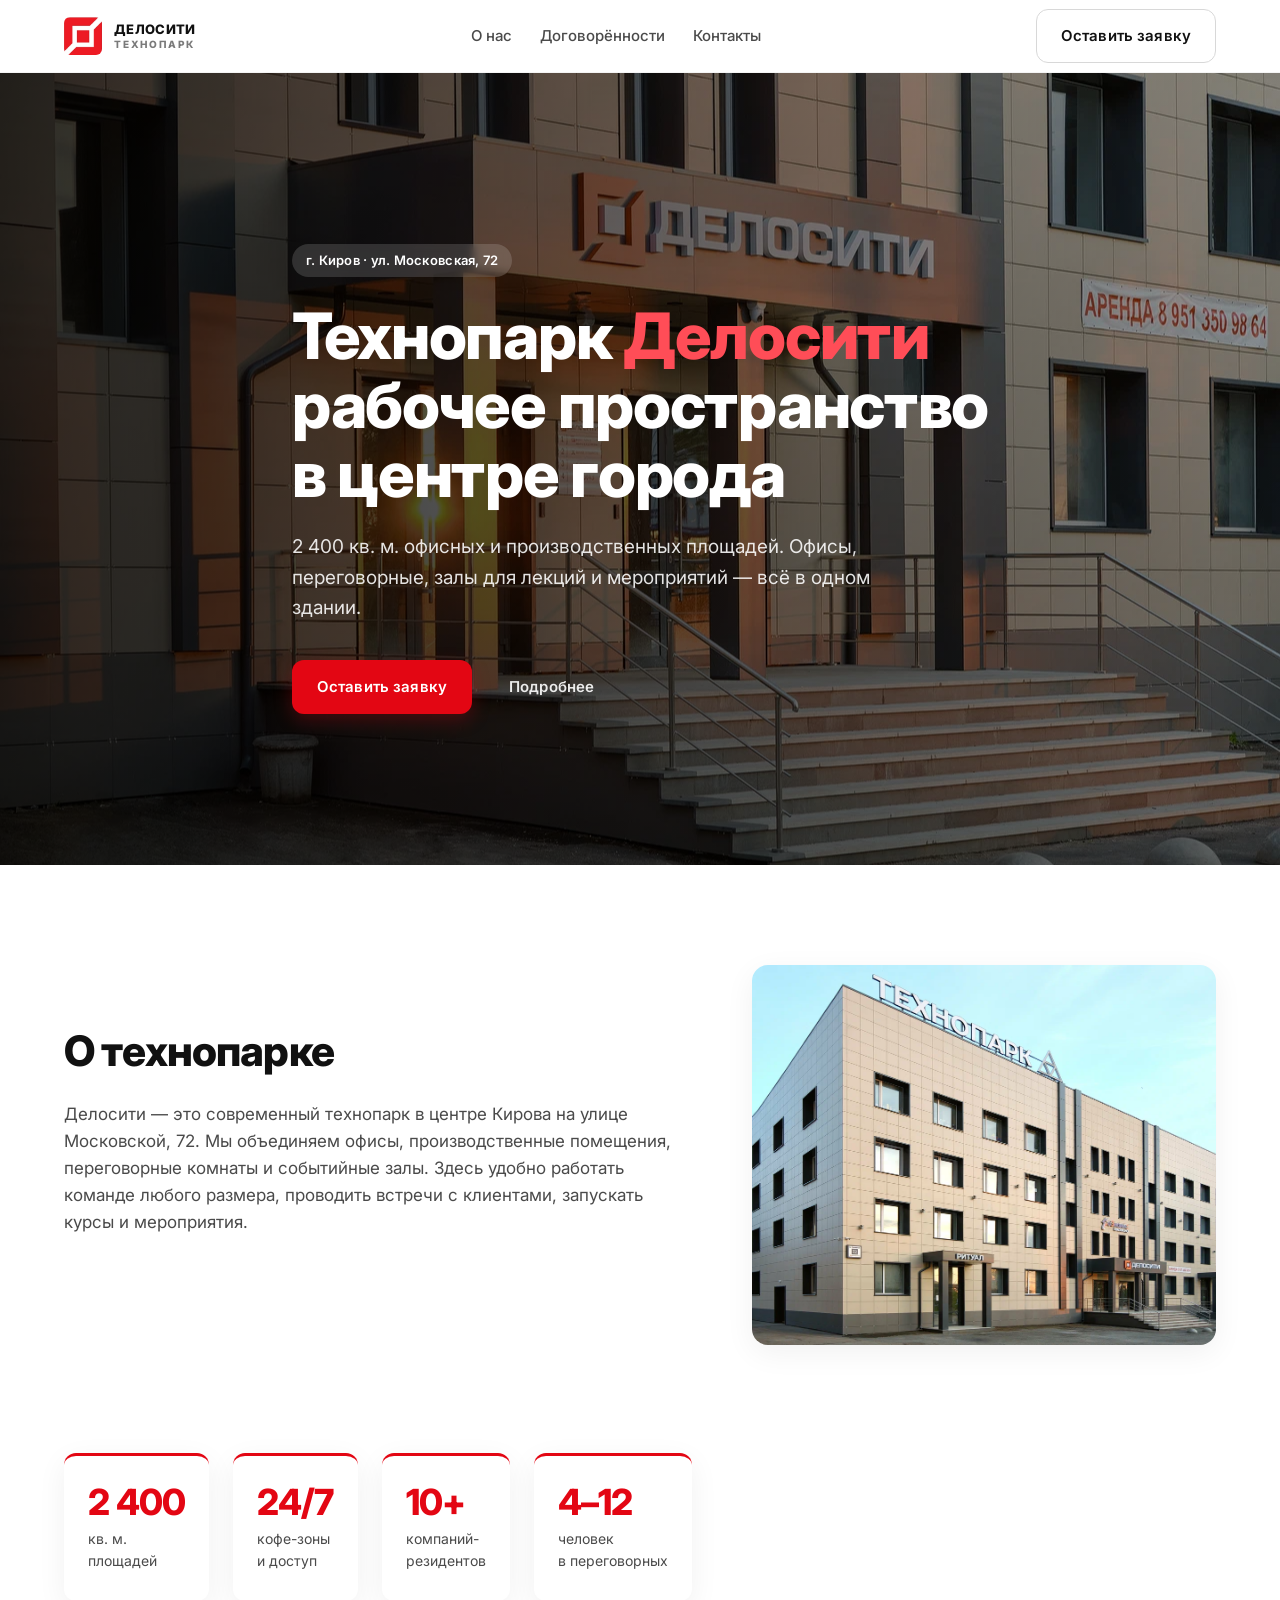
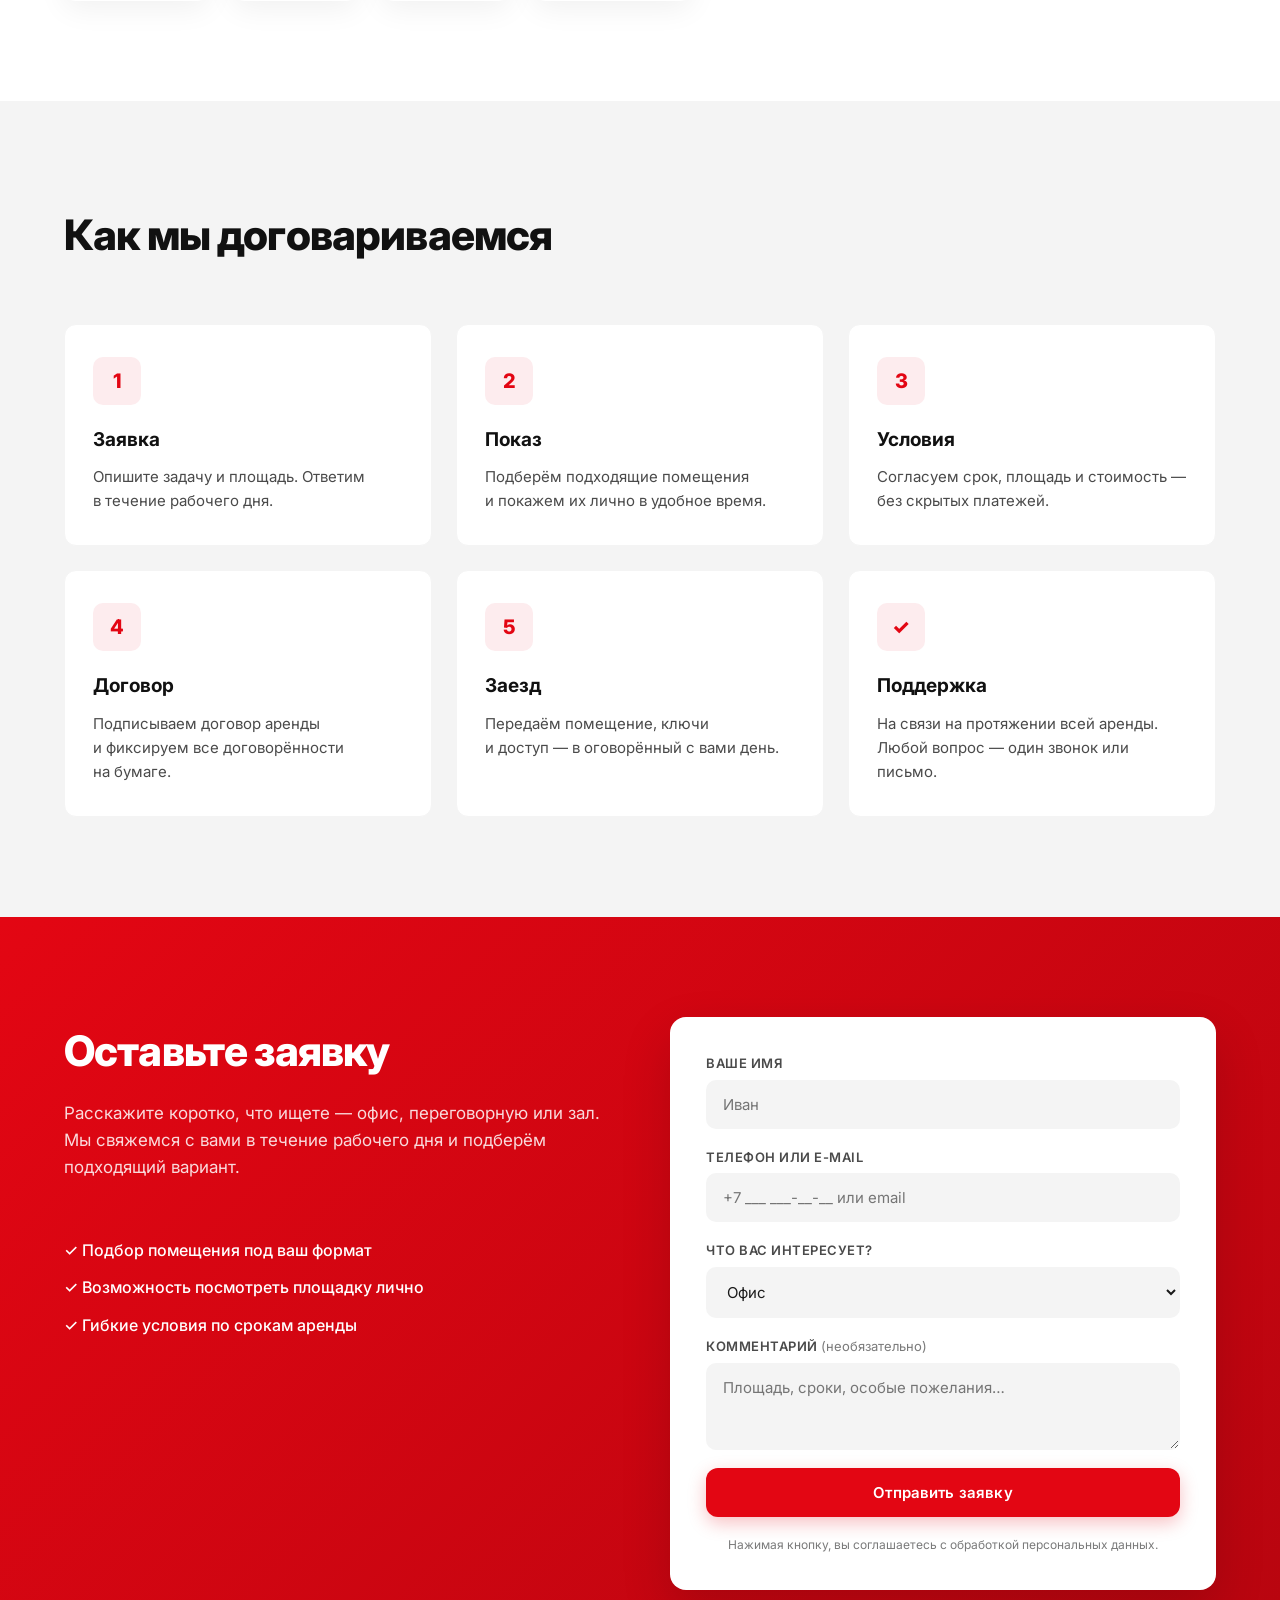
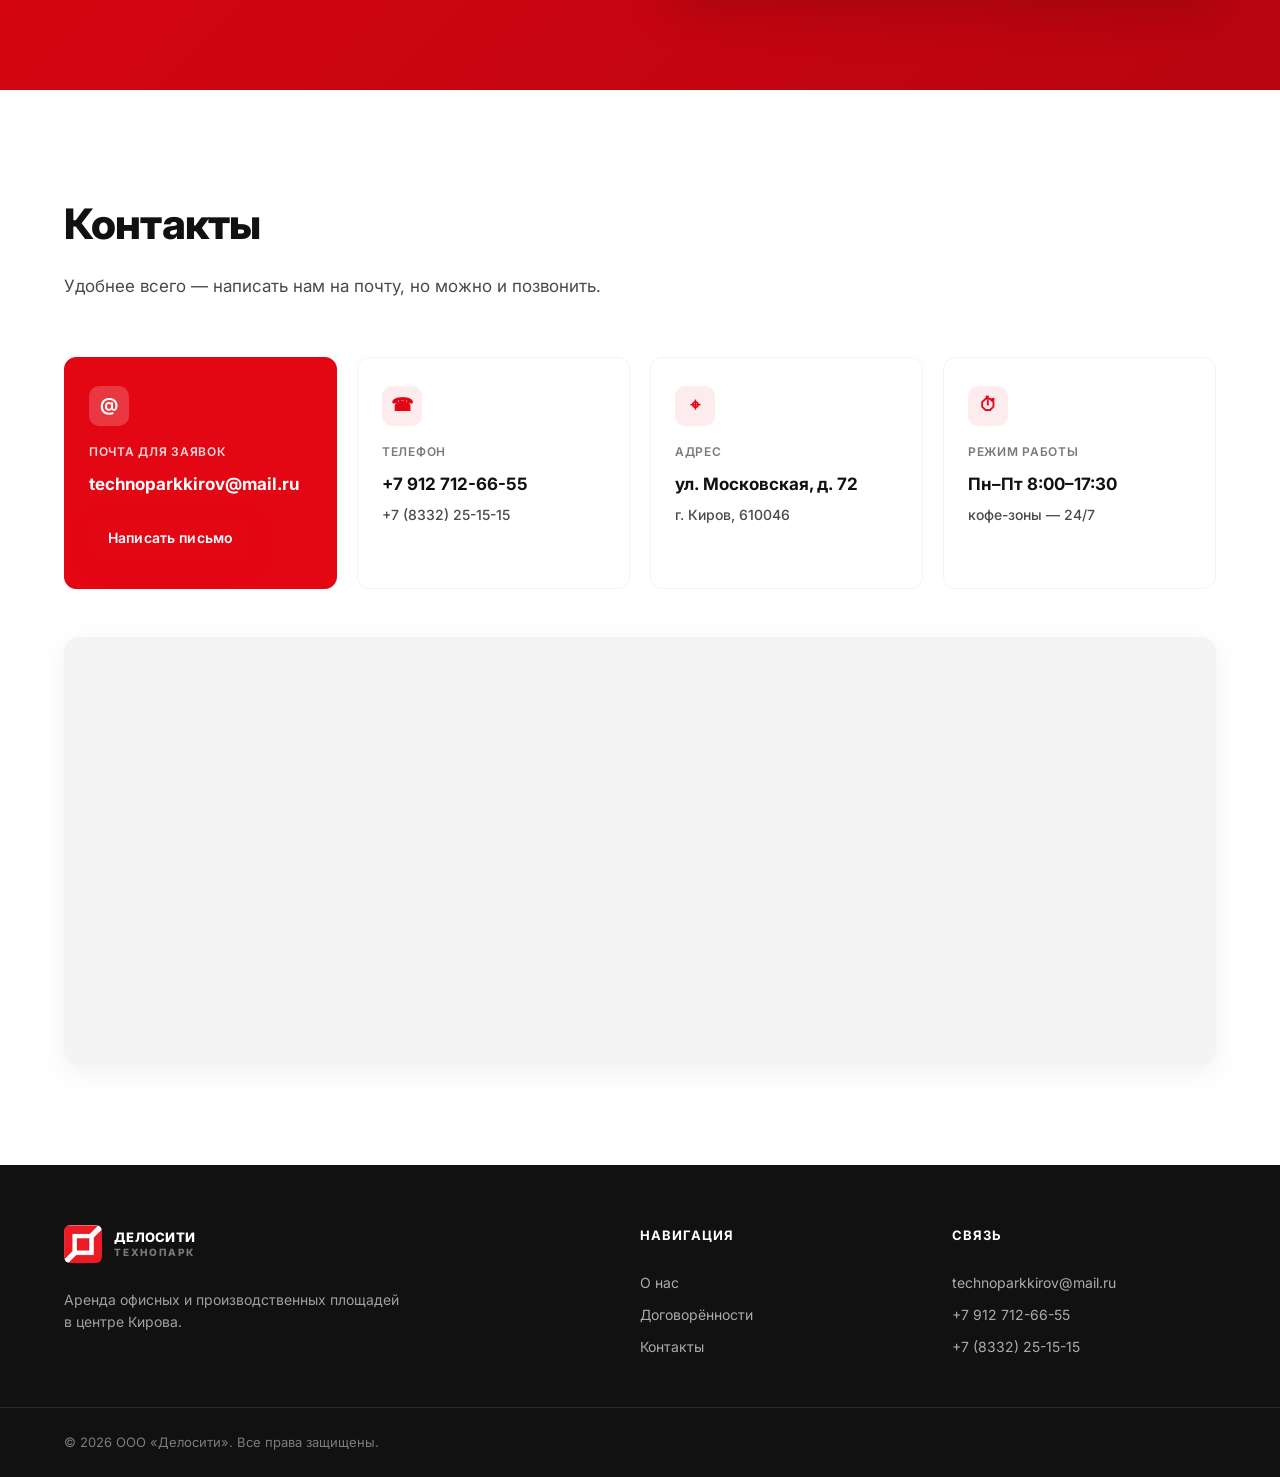
==== index.html @ 7c99039d "first" ====
<!DOCTYPE html>
<html lang="ru">
<head>
    <meta charset="UTF-8">
    <meta name="viewport" content="width=device-width, initial-scale=1.0">
    <title>Технопарк Делосити — аренда офисов в центре Кирова</title>
    <meta name="description" content="Технопарк Делосити в Кирове. 2 400 кв. м. офисных и производственных площадей в центре города. Офисы, переговорные, залы для мероприятий.">
    <link rel="preconnect" href="https://fonts.googleapis.com">
    <link rel="preconnect" href="https://fonts.gstatic.com" crossorigin>
    <link href="https://fonts.googleapis.com/css2?family=Inter:wght@300;400;500;600;700;800&display=swap" rel="stylesheet">
    <link rel="icon" type="image/png" sizes="32x32" href="images/favicon-32.png">
    <link rel="icon" type="image/png" sizes="64x64" href="images/favicon-64.png">
    <link rel="apple-touch-icon" href="images/logo-256.png">
    <link rel="stylesheet" href="styles.css">
</head>
<body>

    <!-- Шапка -->
    <header class="header">
        <div class="container header__inner">
            <a href="#top" class="logo">
                <img class="logo__mark logo__mark--img" src="images/logo-128.png" alt="Делосити">
                <span class="logo__text">ДЕЛОСИТИ<br><span class="logo__sub">ТЕХНОПАРК</span></span>
            </a>
            <nav class="nav">
                <a href="#about">О нас</a>
                <a href="#agreements">Договорённости</a>
                <a href="#contacts">Контакты</a>
            </nav>
            <a href="#request" class="btn btn--outline header__btn">Оставить заявку</a>
        </div>
    </header>

    <!-- Герой -->
    <section class="hero hero--bg" id="top">
        <div class="container hero__inner">
            <div class="hero__content">
                <span class="hero__tag">г. Киров · ул. Московская, 72</span>
                <h1 class="hero__title">
                    Технопарк <span class="accent">Делосити</span><br>
                    рабочее пространство<br>в&nbsp;центре города
                </h1>
                <p class="hero__lead">
                    2&nbsp;400&nbsp;кв.&nbsp;м. офисных и&nbsp;производственных площадей.
                    Офисы, переговорные, залы для лекций и&nbsp;мероприятий&nbsp;— всё в&nbsp;одном здании.
                </p>
                <div class="hero__actions">
                    <a href="#request" class="btn btn--primary">Оставить заявку</a>
                    <a href="#about" class="btn btn--ghost btn--ghost-light">Подробнее</a>
                </div>
            </div>
        </div>
    </section>

    <!-- О нас -->
    <section class="section" id="about">
        <div class="container about">
            <div class="about__text">
                <h2 class="section__title">О технопарке</h2>
                <p class="section__lead">
                    Делосити&nbsp;— это современный технопарк в&nbsp;центре Кирова на&nbsp;улице Московской, 72.
                    Мы&nbsp;объединяем офисы, производственные помещения, переговорные комнаты и&nbsp;событийные залы.
                    Здесь удобно работать команде любого размера, проводить встречи с&nbsp;клиентами,
                    запускать курсы и&nbsp;мероприятия.
                </p>
            </div>
            <div class="about__image">
                <img src="images/building.webp" alt="Здание Технопарка Делосити в Кирове">
            </div>

            <div class="stats">
                <div class="stat">
                    <div class="stat__num">2&nbsp;400</div>
                    <div class="stat__label">кв.&nbsp;м. площадей</div>
                </div>
                <div class="stat">
                    <div class="stat__num">24/7</div>
                    <div class="stat__label">кофе-зоны и&nbsp;доступ</div>
                </div>
                <div class="stat">
                    <div class="stat__num">10+</div>
                    <div class="stat__label">компаний-резидентов</div>
                </div>
                <div class="stat">
                    <div class="stat__num">4–12</div>
                    <div class="stat__label">человек в&nbsp;переговорных</div>
                </div>
            </div>
        </div>
    </section>

    <!-- Договорённости -->
    <section class="section section--alt" id="agreements">
        <div class="container">
            <h2 class="section__title">Как мы&nbsp;договариваемся</h2>
            <p class="section__lead"></p>

            <div class="features">
                <div class="feature">
                    <div class="feature__icon">1</div>
                    <h3>Заявка</h3>
                    <p>Опишите задачу и&nbsp;площадь. Ответим в&nbsp;течение рабочего дня.</p>
                </div>
                <div class="feature">
                    <div class="feature__icon">2</div>
                    <h3>Показ</h3>
                    <p>Подберём подходящие помещения и&nbsp;покажем их&nbsp;лично в&nbsp;удобное время.</p>
                </div>
                <div class="feature">
                    <div class="feature__icon">3</div>
                    <h3>Условия</h3>
                    <p>Согласуем срок, площадь и&nbsp;стоимость&nbsp;— без скрытых платежей.</p>
                </div>
                <div class="feature">
                    <div class="feature__icon">4</div>
                    <h3>Договор</h3>
                    <p>Подписываем договор аренды и&nbsp;фиксируем все договорённости на&nbsp;бумаге.</p>
                </div>
                <div class="feature">
                    <div class="feature__icon">5</div>
                    <h3>Заезд</h3>
                    <p>Передаём помещение, ключи и&nbsp;доступ&nbsp;— в&nbsp;оговорённый с&nbsp;вами день.</p>
                </div>
                <div class="feature">
                    <div class="feature__icon">✓</div>
                    <h3>Поддержка</h3>
                    <p>На&nbsp;связи на&nbsp;протяжении всей аренды. Любой вопрос&nbsp;— один звонок или письмо.</p>
                </div>
            </div>
        </div>
    </section>

    <!-- Заявка -->
    <section class="section section--request" id="request">
        <div class="container request">
            <div class="request__text">
                <h2 class="section__title section__title--light">Оставьте заявку</h2>
                <p class="section__lead section__lead--light">
                    Расскажите коротко, что ищете&nbsp;— офис, переговорную или зал.
                    Мы&nbsp;свяжемся с&nbsp;вами в&nbsp;течение рабочего дня и&nbsp;подберём подходящий вариант.
                </p>
                <ul class="request__list">
                    <li>✓ Подбор помещения под ваш формат</li>
                    <li>✓ Возможность посмотреть площадку лично</li>
                    <li>✓ Гибкие условия по&nbsp;срокам аренды</li>
                </ul>
            </div>

            <form class="form" id="requestForm" novalidate>
                <!-- honeypot: реальный пользователь не увидит и не заполнит, бот — заполнит -->
                <div class="hp" aria-hidden="true">
                    <label>Не заполняйте это поле
                        <input type="text" name="website" tabindex="-1" autocomplete="off">
                    </label>
                </div>
                <div class="form__row">
                    <label class="form__label">Ваше имя</label>
                    <input class="form__input" type="text" name="name" placeholder="Иван" required>
                </div>
                <div class="form__row">
                    <label class="form__label">Телефон или e-mail</label>
                    <input class="form__input" type="text" name="contact" placeholder="+7 ___ ___-__-__ или email" required>
                </div>
                <div class="form__row">
                    <label class="form__label">Что вас интересует?</label>
                    <select class="form__input" name="type">
                        <option>Офис</option>
                        <option>Переговорная</option>
                        <option>Зал для мероприятия</option>
                        <option>Аудитория под курс</option>
                        <option>Другое</option>
                    </select>
                </div>
                <div class="form__row">
                    <label class="form__label">Комментарий <span class="form__optional">(необязательно)</span></label>
                    <textarea class="form__input form__textarea" name="message" rows="3" placeholder="Площадь, сроки, особые пожелания…"></textarea>
                </div>
                <button type="submit" class="btn btn--primary btn--block">Отправить заявку</button>
                <p class="form__hint">Нажимая кнопку, вы соглашаетесь с обработкой персональных данных.</p>
                <div class="form__error" id="formError"></div>
                <div class="form__success" id="formSuccess">
                    ✓ Спасибо! Заявка отправлена. Мы&nbsp;свяжемся с&nbsp;вами в&nbsp;течение рабочего дня.
                </div>
            </form>
        </div>
    </section>

    <!-- Контакты -->
    <section class="section" id="contacts">
        <div class="container">
            <h2 class="section__title">Контакты</h2>
            <p class="section__lead">Удобнее всего&nbsp;— написать нам на&nbsp;почту, но&nbsp;можно и&nbsp;позвонить.</p>

            <div class="contacts">
                <div class="contact-card contact-card--primary">
                    <div class="contact-card__icon">@</div>
                    <div class="contact-card__label">Почта для заявок</div>
                    <a class="contact-card__value" href="mailto:technoparkkirov@mail.ru">technoparkkirov@mail.ru</a>
                    <a class="btn btn--primary btn--small" href="mailto:technoparkkirov@mail.ru">Написать письмо</a>
                </div>

                <div class="contact-card">
                    <div class="contact-card__icon">☎</div>
                    <div class="contact-card__label">Телефон</div>
                    <a class="contact-card__value" href="tel:+79127126655">+7&nbsp;912&nbsp;712-66-55</a>
                    <a class="contact-card__value contact-card__value--sub" href="tel:+78332251515">+7&nbsp;(8332)&nbsp;25-15-15</a>
                </div>

                <div class="contact-card">
                    <div class="contact-card__icon">⌖</div>
                    <div class="contact-card__label">Адрес</div>
                    <div class="contact-card__value">ул.&nbsp;Московская, д.&nbsp;72</div>
                    <div class="contact-card__value contact-card__value--sub">г.&nbsp;Киров, 610046</div>
                </div>

                <div class="contact-card">
                    <div class="contact-card__icon">⏱</div>
                    <div class="contact-card__label">Режим работы</div>
                    <div class="contact-card__value">Пн–Пт&nbsp;8:00–17:30</div>
                    <div class="contact-card__value contact-card__value--sub">кофе-зоны&nbsp;— 24/7</div>
                </div>
            </div>

            <div class="map">
                <iframe
                    src="https://yandex.ru/map-widget/v1/?ll=49.648357%2C58.602765&z=17&pt=49.648357,58.602765,pm2rdl"
                    width="100%"
                    height="420"
                    frameborder="0"
                    allowfullscreen
                    title="Карта — Технопарк Делосити, ул. Московская, 72, Киров">
                </iframe>
            </div>
        </div>
    </section>

    <!-- Подвал -->
    <footer class="footer">
        <div class="container footer__inner">
            <div class="footer__col">
                <div class="logo logo--footer">
                    <img class="logo__mark logo__mark--img" src="images/logo-128.png" alt="Делосити">
                    <span class="logo__text">ДЕЛОСИТИ<br><span class="logo__sub">ТЕХНОПАРК</span></span>
                </div>
                <p class="footer__desc">Аренда офисных и&nbsp;производственных площадей в&nbsp;центре Кирова.</p>
            </div>
            <div class="footer__col">
                <div class="footer__title">Навигация</div>
                <a href="#about">О нас</a>
                <a href="#agreements">Договорённости</a>
                <a href="#contacts">Контакты</a>
            </div>
            <div class="footer__col">
                <div class="footer__title">Связь</div>
                <a href="mailto:technoparkkirov@mail.ru">technoparkkirov@mail.ru</a>
                <a href="tel:+79127126655">+7&nbsp;912&nbsp;712-66-55</a>
                <a href="tel:+78332251515">+7&nbsp;(8332)&nbsp;25-15-15</a>
            </div>
        </div>
        <div class="footer__bottom">
            <div class="container">
                © <span id="year"></span> ООО&nbsp;«Делосити». Все права защищены.
            </div>
        </div>
    </footer>

    <script src="script.js"></script>
</body>
</html>
---- styles.css ----
/* ===== Базовые сбросы и переменные ===== */
*, *::before, *::after { box-sizing: border-box; }

:root {
    --red: #E30613;
    --red-dark: #B7050F;
    --red-soft: #FDECEE;
    --black: #111111;
    --gray-900: #1A1A1A;
    --gray-700: #4A4A4A;
    --gray-500: #7A7A7A;
    --gray-300: #D8D8D8;
    --gray-100: #F4F4F4;
    --white: #FFFFFF;
    --container: 1200px;
    --radius: 12px;
    --shadow: 0 8px 30px rgba(17, 17, 17, 0.06);
    --shadow-hover: 0 14px 40px rgba(227, 6, 19, 0.12);
    --font: 'Inter', -apple-system, BlinkMacSystemFont, 'Segoe UI', sans-serif;
}

html { scroll-behavior: smooth; }

body {
    margin: 0;
    font-family: var(--font);
    color: var(--gray-900);
    background: var(--white);
    line-height: 1.6;
    -webkit-font-smoothing: antialiased;
}

img { max-width: 100%; display: block; }

a { color: inherit; text-decoration: none; transition: color 0.2s ease; }
a:hover { color: var(--red); }

.container {
    max-width: var(--container);
    margin: 0 auto;
    padding: 0 24px;
}

.accent { color: var(--red); }

/* ===== Шапка ===== */
.header {
    position: sticky;
    top: 0;
    z-index: 100;
    background: rgba(255, 255, 255, 0.95);
    backdrop-filter: blur(10px);
    border-bottom: 1px solid var(--gray-100);
}

.header__inner {
    display: flex;
    align-items: center;
    justify-content: space-between;
    height: 72px;
    gap: 32px;
}

.logo {
    display: flex;
    align-items: center;
    gap: 12px;
    font-weight: 800;
    letter-spacing: 0.02em;
    color: var(--black);
}

.logo__mark {
    width: 38px;
    height: 38px;
    display: grid;
    place-items: center;
    background: var(--red);
    color: var(--white);
    font-weight: 800;
    font-size: 18px;
    transform: rotate(-6deg);
    box-shadow: 0 4px 14px rgba(227, 6, 19, 0.3);
}

.logo__mark--img {
    background: transparent;
    box-shadow: none;
    transform: none;
    border-radius: 6px;
    object-fit: contain;
}

.logo__text {
    font-size: 13px;
    line-height: 1.1;
    text-transform: uppercase;
}

.logo__sub {
    font-size: 10px;
    color: var(--gray-500);
    letter-spacing: 0.18em;
}

.nav {
    display: flex;
    gap: 28px;
    font-weight: 500;
    font-size: 15px;
}

.nav a {
    color: var(--gray-700);
    position: relative;
}

.nav a:hover { color: var(--red); }

/* ===== Кнопки ===== */
.btn {
    display: inline-flex;
    align-items: center;
    justify-content: center;
    padding: 14px 24px;
    font-size: 15px;
    font-weight: 600;
    font-family: inherit;
    border-radius: var(--radius);
    border: 1.5px solid transparent;
    cursor: pointer;
    transition: all 0.2s ease;
    letter-spacing: 0.01em;
}

.btn--primary {
    background: var(--red);
    color: var(--white);
    box-shadow: 0 6px 18px rgba(227, 6, 19, 0.25);
}

.btn--primary:hover {
    background: var(--red-dark);
    color: var(--white);
    transform: translateY(-1px);
    box-shadow: 0 10px 24px rgba(227, 6, 19, 0.35);
}

.btn--outline {
    background: transparent;
    color: var(--black);
    border-color: var(--gray-300);
}

.btn--outline:hover {
    border-color: var(--red);
    color: var(--red);
}

.btn--ghost {
    background: transparent;
    color: var(--gray-700);
}

.btn--ghost:hover {
    color: var(--red);
}

.btn--block { width: 100%; }
.btn--small { padding: 10px 18px; font-size: 14px; }

/* ===== Герой ===== */
.hero {
    padding: 80px 0 100px;
    background:
        radial-gradient(ellipse at top right, var(--red-soft) 0%, transparent 50%),
        var(--white);
    overflow: hidden;
}

.hero--bg {
    position: relative;
    min-height: 88vh;
    padding: 160px 0 140px;
    display: flex;
    align-items: center;
    background: #000 url('images/building-user.webp') center/cover no-repeat;
    isolation: isolate;
}

.hero--bg::before {
    content: "";
    position: absolute;
    inset: 0;
    background:
        linear-gradient(105deg, rgba(0,0,0,0.82) 0%, rgba(0,0,0,0.55) 50%, rgba(0,0,0,0.25) 100%),
        linear-gradient(180deg, rgba(0,0,0,0.0) 0%, rgba(0,0,0,0.35) 100%);
    z-index: -1;
}

.hero--bg .hero__inner { grid-template-columns: 1fr; }
.hero--bg .hero__content { max-width: 760px; }
.hero--bg .hero__tag { background: rgba(255,255,255,0.15); color: #fff; backdrop-filter: blur(4px); }
.hero--bg .hero__title { color: #fff; font-size: clamp(40px, 6vw, 64px); }
.hero--bg .hero__title .accent { color: #ff4d57; }
.hero--bg .hero__lead { color: rgba(255,255,255,0.88); font-size: 19px; max-width: 600px; }

.btn--ghost-light { color: rgba(255,255,255,0.9); }
.btn--ghost-light:hover { color: #fff; }

.hero__inner {
    display: grid;
    grid-template-columns: 1.1fr 1fr;
    gap: 60px;
    align-items: center;
}

.hero__tag {
    display: inline-block;
    padding: 6px 14px;
    background: var(--red-soft);
    color: var(--red-dark);
    font-size: 13px;
    font-weight: 600;
    border-radius: 100px;
    margin-bottom: 24px;
    letter-spacing: 0.02em;
}

.hero__title {
    font-size: clamp(36px, 5vw, 56px);
    line-height: 1.08;
    font-weight: 800;
    color: var(--black);
    margin: 0 0 24px;
    letter-spacing: -0.02em;
}

.hero__lead {
    font-size: 18px;
    color: var(--gray-700);
    margin: 0 0 36px;
    max-width: 520px;
}

.hero__actions {
    display: flex;
    gap: 12px;
    flex-wrap: wrap;
}

.hero__image img {
    width: 100%;
    height: 460px;
    object-fit: cover;
    border-radius: 20px;
    box-shadow: 0 20px 50px rgba(17, 17, 17, 0.12);
}

/* ===== О нас с фото ===== */
.about {
    display: grid;
    grid-template-columns: 1.1fr 1fr;
    gap: 60px;
    align-items: center;
}

.about__image img {
    width: 100%;
    height: 380px;
    object-fit: cover;
    border-radius: 16px;
    box-shadow: var(--shadow);
}

/* ===== Секции ===== */
.section {
    padding: 100px 0;
}

.section--alt {
    background: var(--gray-100);
}

.section__title {
    font-size: clamp(28px, 3.5vw, 42px);
    font-weight: 800;
    color: var(--black);
    margin: 0 0 16px;
    letter-spacing: -0.02em;
}

.section__title--light { color: var(--white); }

.section__lead {
    font-size: 17px;
    color: var(--gray-700);
    max-width: 720px;
    margin: 0 0 56px;
}

.section__lead--light { color: rgba(255, 255, 255, 0.85); }

/* ===== Статистика ===== */
.stats {
    display: grid;
    grid-template-columns: repeat(4, 1fr);
    gap: 24px;
    margin-top: 48px;
}

.stat {
    padding: 28px 24px;
    background: var(--white);
    border-radius: var(--radius);
    border-top: 3px solid var(--red);
    box-shadow: var(--shadow);
}

.stat__num {
    font-size: 36px;
    font-weight: 800;
    color: var(--red);
    line-height: 1;
    margin-bottom: 8px;
    letter-spacing: -0.02em;
}

.stat__label {
    font-size: 14px;
    color: var(--gray-700);
}

/* ===== Возможности ===== */
.features {
    display: grid;
    grid-template-columns: repeat(3, 1fr);
    gap: 24px;
}

.feature {
    background: var(--white);
    padding: 32px 28px;
    border-radius: var(--radius);
    border: 1px solid var(--gray-100);
    transition: all 0.25s ease;
}

.feature:hover {
    transform: translateY(-4px);
    box-shadow: var(--shadow-hover);
    border-color: var(--red);
}

.feature__icon {
    width: 48px;
    height: 48px;
    display: grid;
    place-items: center;
    background: var(--red-soft);
    color: var(--red);
    font-size: 20px;
    border-radius: 10px;
    margin-bottom: 20px;
    font-weight: 800;
    line-height: 1;
}

.feature h3 {
    font-size: 19px;
    font-weight: 700;
    margin: 0 0 10px;
    color: var(--black);
}

.feature p {
    margin: 0;
    color: var(--gray-700);
    font-size: 15px;
}

/* ===== Галерея (не используется, оставлено на всякий случай) ===== */
.gallery { display: none; }
/* ===== Заявка ===== */
.section--request {
    background:
        linear-gradient(135deg, var(--red) 0%, var(--red-dark) 100%);
    color: var(--white);
}

.request {
    display: grid;
    grid-template-columns: 1fr 1fr;
    gap: 60px;
    align-items: start;
}

.request__list {
    list-style: none;
    padding: 0;
    margin: 32px 0 0;
    display: flex;
    flex-direction: column;
    gap: 12px;
    font-size: 16px;
    font-weight: 500;
}

.form {
    background: var(--white);
    padding: 36px;
    border-radius: 16px;
    box-shadow: 0 20px 50px rgba(0, 0, 0, 0.15);
    color: var(--gray-900);
    display: flex;
    flex-direction: column;
    gap: 18px;
}

.form__row {
    display: flex;
    flex-direction: column;
    gap: 6px;
}

.form__label {
    font-size: 13px;
    font-weight: 600;
    color: var(--gray-700);
    text-transform: uppercase;
    letter-spacing: 0.04em;
}

.form__optional {
    color: var(--gray-500);
    font-weight: 400;
    text-transform: none;
    letter-spacing: 0;
}

.form__input {
    width: 100%;
    padding: 14px 16px;
    font-family: inherit;
    font-size: 15px;
    color: var(--gray-900);
    background: var(--gray-100);
    border: 1.5px solid transparent;
    border-radius: 10px;
    transition: all 0.2s ease;
    resize: vertical;
}

.form__input:focus {
    outline: none;
    background: var(--white);
    border-color: var(--red);
    box-shadow: 0 0 0 3px var(--red-soft);
}

.form__textarea { min-height: 80px; }

.form__hint {
    font-size: 12px;
    color: var(--gray-500);
    margin: 0;
    text-align: center;
}

.form__success {
    display: none;
    padding: 14px 16px;
    background: var(--red-soft);
    color: var(--red-dark);
    border-radius: 10px;
    font-weight: 600;
    text-align: center;
    font-size: 14px;
}

.form__success.is-visible { display: block; }

.form__error {
    display: none;
    padding: 12px 16px;
    background: #fff0f0;
    color: #a30000;
    border: 1px solid #f3b3b3;
    border-radius: 10px;
    font-weight: 500;
    text-align: center;
    font-size: 14px;
}

.form__error.is-visible { display: block; }

/* honeypot — реально существует, но визуально спрятан */
.hp {
    position: absolute !important;
    left: -10000px !important;
    width: 1px !important;
    height: 1px !important;
    overflow: hidden !important;
}

/* ===== Контакты ===== */
.contacts {
    display: grid;
    grid-template-columns: repeat(4, 1fr);
    gap: 20px;
    margin-bottom: 48px;
}

.contact-card {
    background: var(--white);
    padding: 28px 24px;
    border-radius: var(--radius);
    border: 1px solid var(--gray-100);
    transition: all 0.25s ease;
    display: flex;
    flex-direction: column;
    gap: 10px;
}

.contact-card:hover {
    transform: translateY(-3px);
    box-shadow: var(--shadow-hover);
    border-color: var(--red);
}

.contact-card--primary {
    background: var(--red);
    color: var(--white);
    border-color: var(--red);
}

.contact-card--primary .contact-card__icon { background: rgba(255, 255, 255, 0.2); color: var(--white); }
.contact-card--primary .contact-card__label { color: rgba(255, 255, 255, 0.85); }
.contact-card--primary .contact-card__value { color: var(--white); }
.contact-card--primary .contact-card__value--sub { color: rgba(255, 255, 255, 0.8); }

.contact-card__icon {
    width: 40px;
    height: 40px;
    display: grid;
    place-items: center;
    background: var(--red-soft);
    color: var(--red);
    border-radius: 10px;
    font-size: 18px;
    font-weight: 700;
    margin-bottom: 6px;
}

.contact-card__label {
    font-size: 12px;
    font-weight: 600;
    color: var(--gray-500);
    text-transform: uppercase;
    letter-spacing: 0.06em;
}

.contact-card__value {
    font-size: 17px;
    font-weight: 700;
    color: var(--black);
    word-break: break-word;
}

.contact-card__value--sub {
    font-size: 14px;
    font-weight: 500;
    color: var(--gray-700);
    margin-top: -4px;
}

.contact-card .btn { margin-top: 8px; align-self: flex-start; }

.map {
    border-radius: 16px;
    overflow: hidden;
    box-shadow: var(--shadow);
    background: var(--gray-100);
    min-height: 420px;
}

.map iframe { border: 0; }

/* ===== Подвал ===== */
.footer {
    background: var(--black);
    color: var(--white);
    padding: 60px 0 0;
}

.footer__inner {
    display: grid;
    grid-template-columns: 2fr 1fr 1fr;
    gap: 48px;
    padding-bottom: 48px;
}

.logo--footer { color: var(--white); margin-bottom: 16px; }

.footer__desc {
    color: rgba(255, 255, 255, 0.6);
    font-size: 14px;
    max-width: 360px;
    margin: 0;
}

.footer__title {
    font-size: 13px;
    font-weight: 700;
    text-transform: uppercase;
    letter-spacing: 0.08em;
    margin-bottom: 16px;
    color: var(--white);
}

.footer__col {
    display: flex;
    flex-direction: column;
    gap: 10px;
    font-size: 14px;
}

.footer__col a {
    color: rgba(255, 255, 255, 0.65);
}

.footer__col a:hover { color: var(--red); }

.footer__bottom {
    border-top: 1px solid rgba(255, 255, 255, 0.1);
    padding: 24px 0;
    font-size: 13px;
    color: rgba(255, 255, 255, 0.45);
}

/* ===== Адаптив ===== */
@media (max-width: 960px) {
    .hero__inner { grid-template-columns: 1fr; gap: 40px; }
    .hero__image img { height: 320px; }
    .hero { padding: 60px 0 80px; }
    .hero--bg { min-height: auto; padding: 110px 0 100px; }
    .about { grid-template-columns: 1fr; gap: 32px; }
    .about__image img { height: 260px; }
    .section { padding: 70px 0; }
    .features { grid-template-columns: repeat(2, 1fr); }
    .stats { grid-template-columns: repeat(2, 1fr); }
    .contacts { grid-template-columns: repeat(2, 1fr); }
    .request { grid-template-columns: 1fr; gap: 40px; }
    .footer__inner { grid-template-columns: 1fr 1fr; gap: 32px; }
    .nav { display: none; }
    .header__btn { display: none; }
}

@media (max-width: 560px) {
    .features { grid-template-columns: 1fr; }
    .stats { grid-template-columns: 1fr 1fr; }
    .contacts { grid-template-columns: 1fr; }
    .footer__inner { grid-template-columns: 1fr; }
    .gallery { grid-template-columns: 1fr; grid-template-rows: 220px 200px 200px; }
    .gallery__item--big { grid-row: auto; }
    .form { padding: 24px; }
    .hero__title { font-size: 34px; }
}
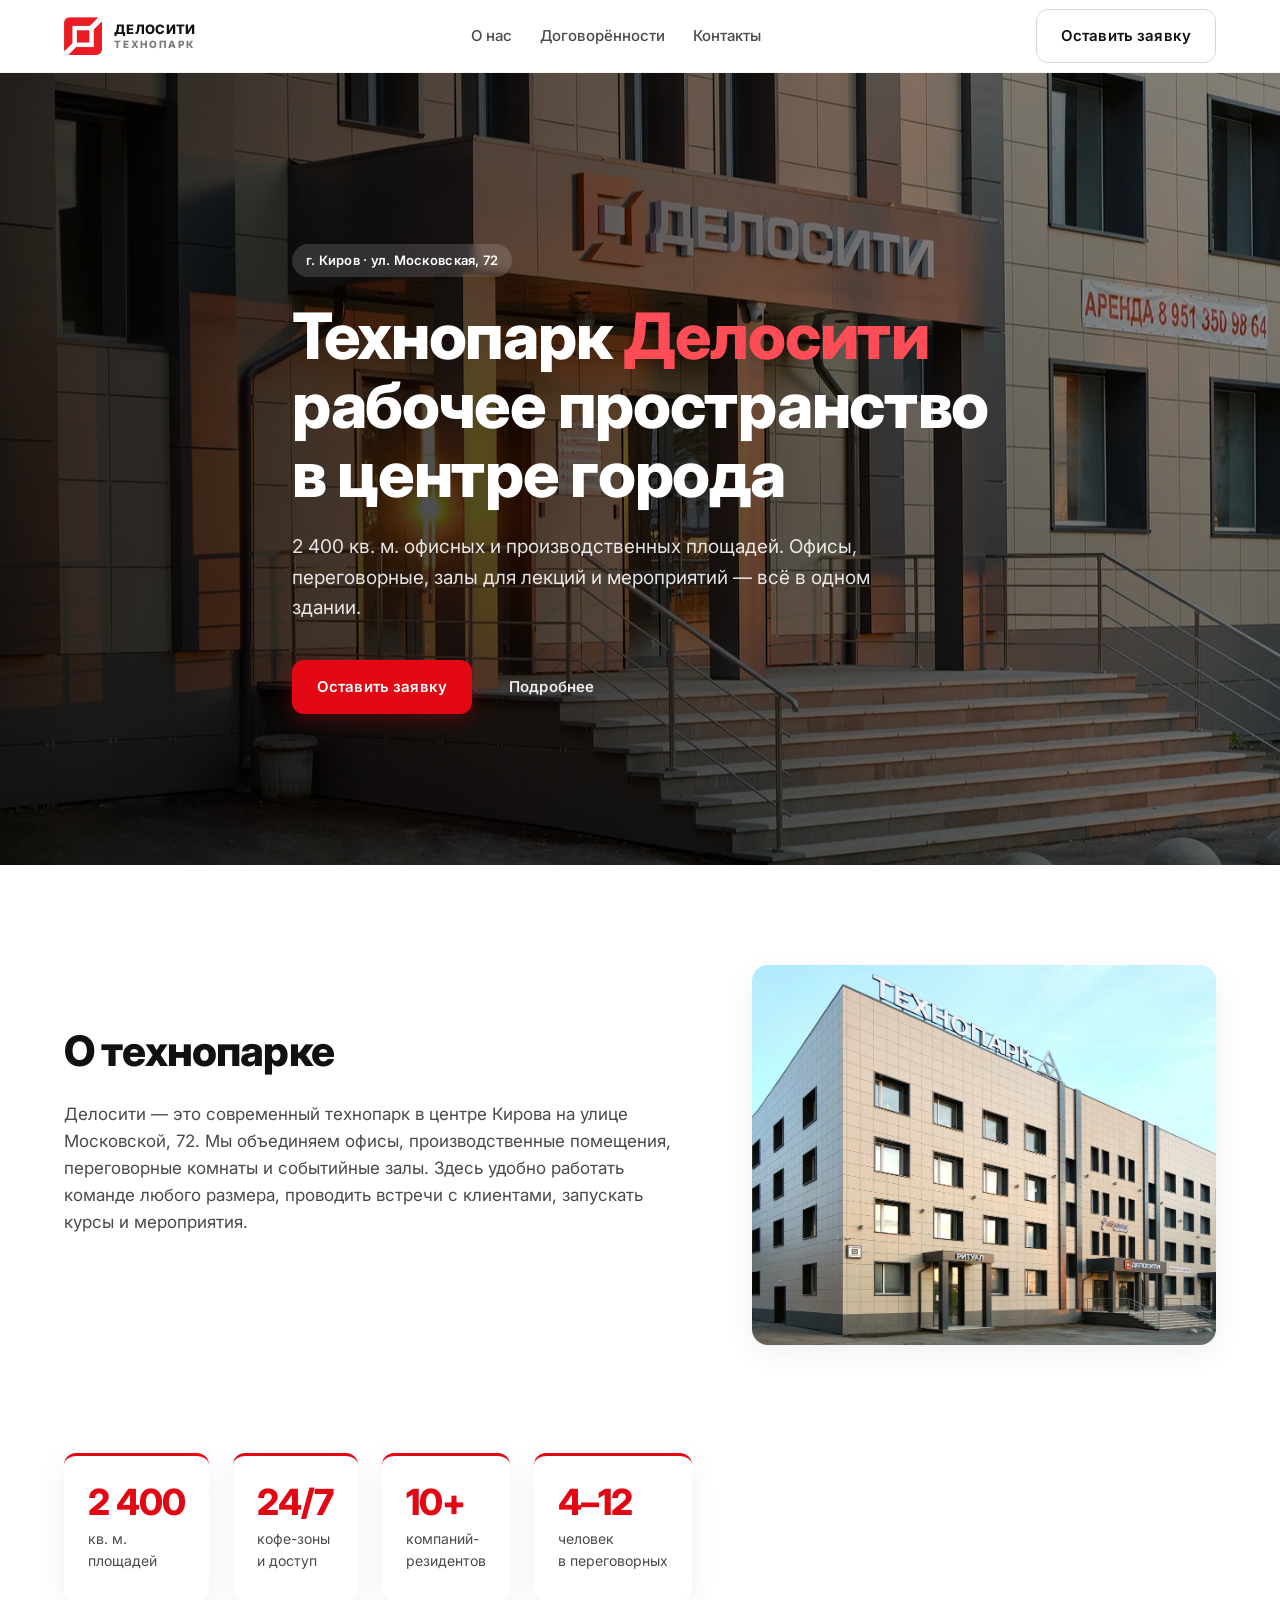
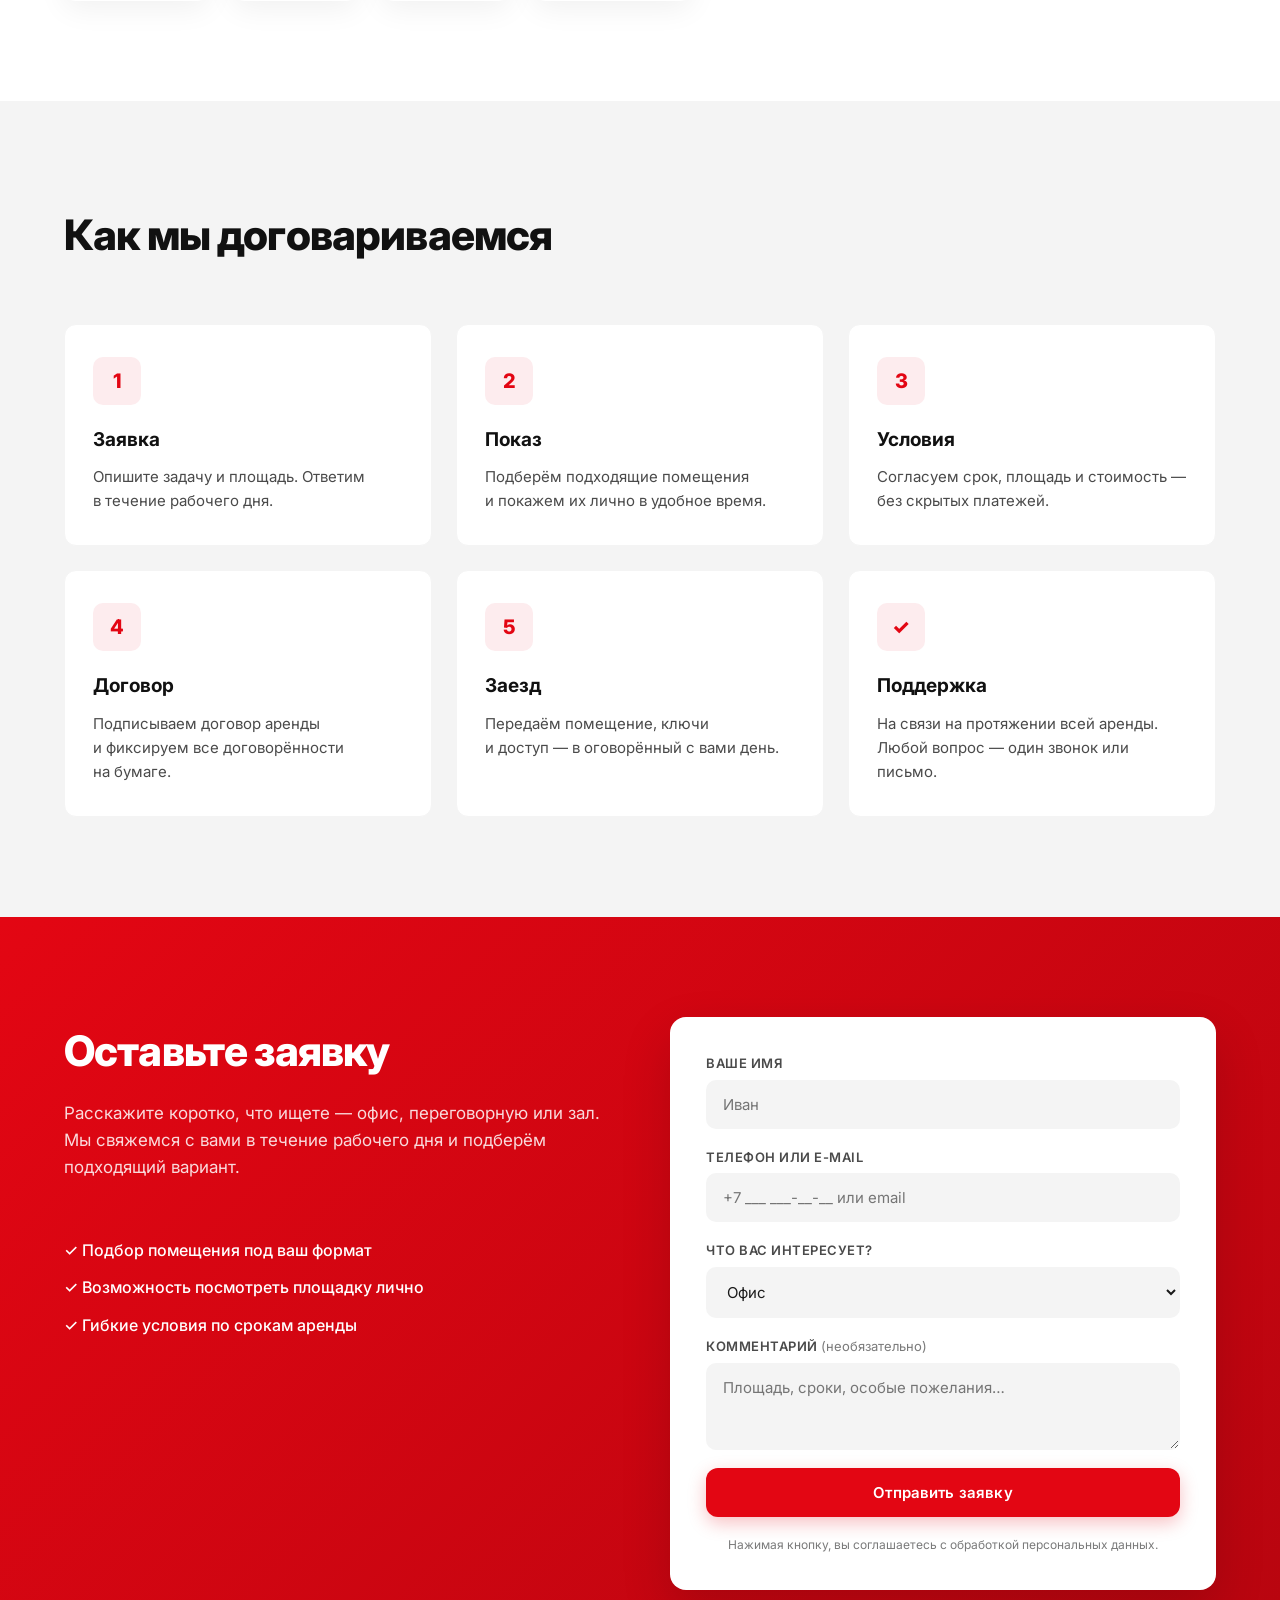
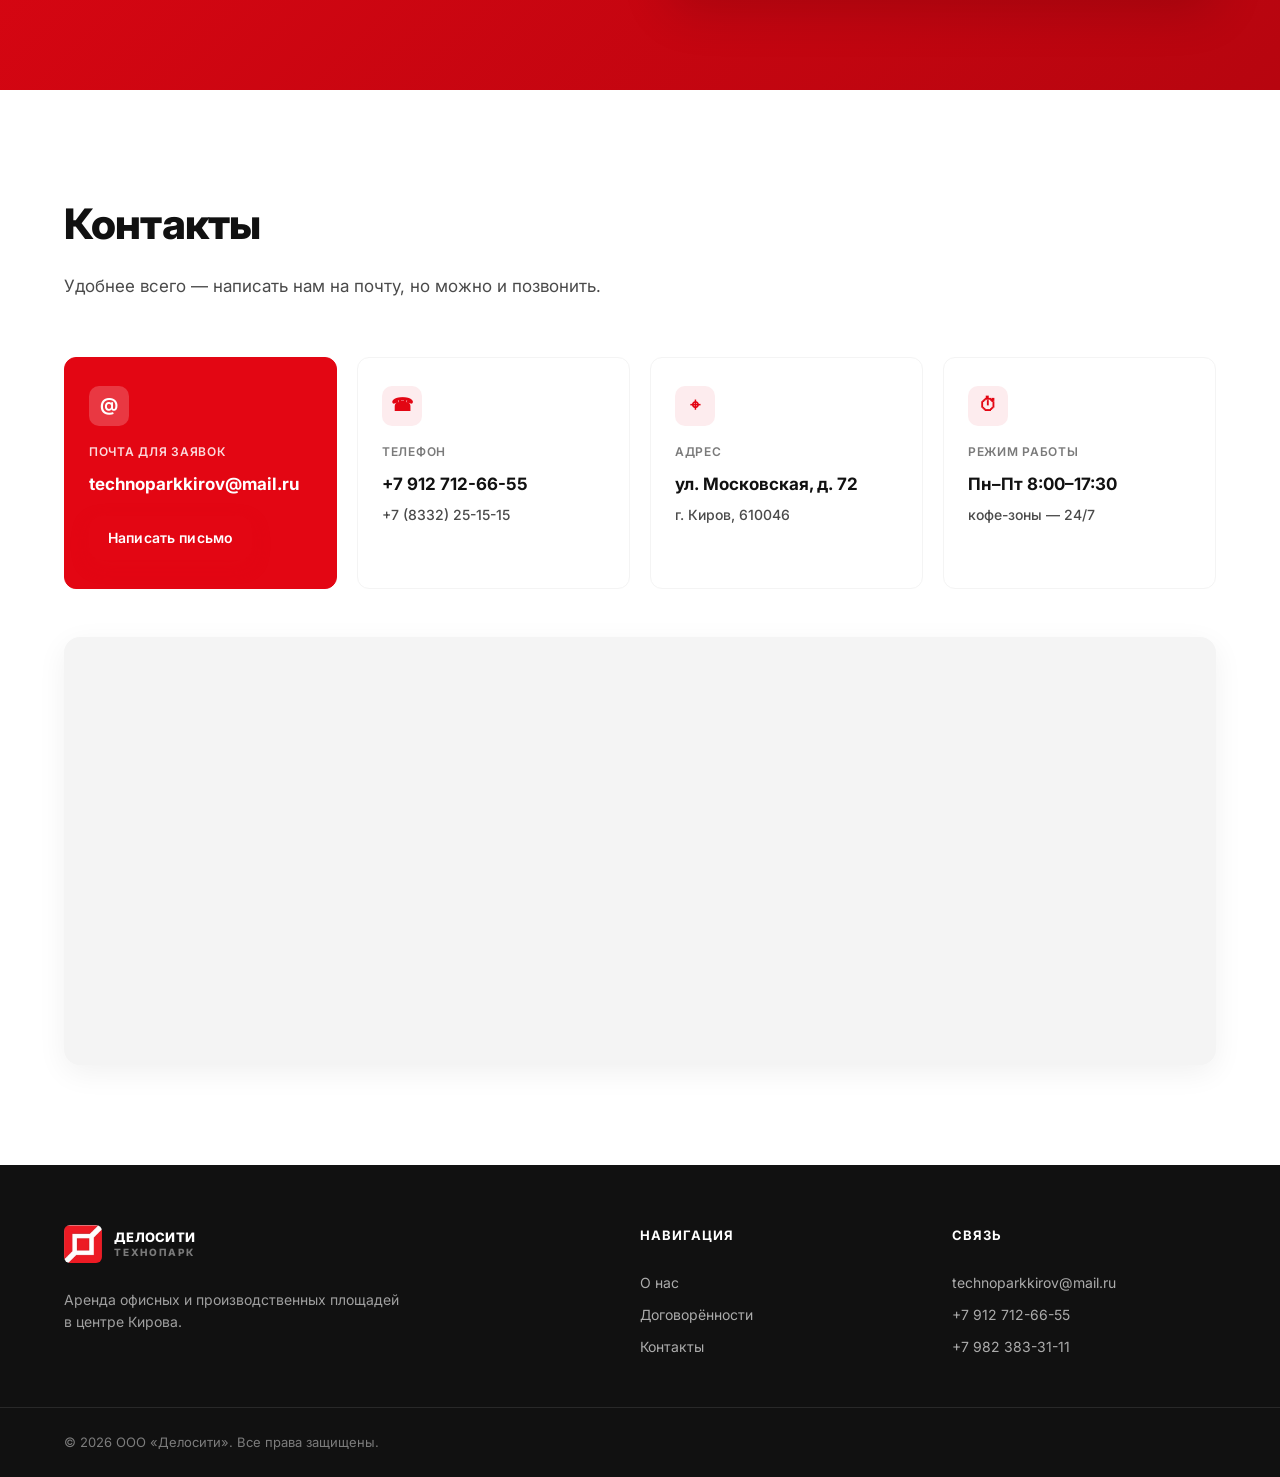
==== commit 788eacee: "Update index.html Обновил второй номер V2" ====
--- a/index.html
+++ b/index.html
@@ -254,7 +254,7 @@
                 <div class="footer__title">Связь</div>
                 <a href="mailto:technoparkkirov@mail.ru">technoparkkirov@mail.ru</a>
                 <a href="tel:+79127126655">+7&nbsp;912&nbsp;712-66-55</a>
-                <a href="tel:+78332251515">+7&nbsp;(8332)&nbsp;25-15-15</a>
+                <a href="tel:+79823833111">+7&nbsp;982&nbsp;383-31-11</a>
             </div>
         </div>
         <div class="footer__bottom">
